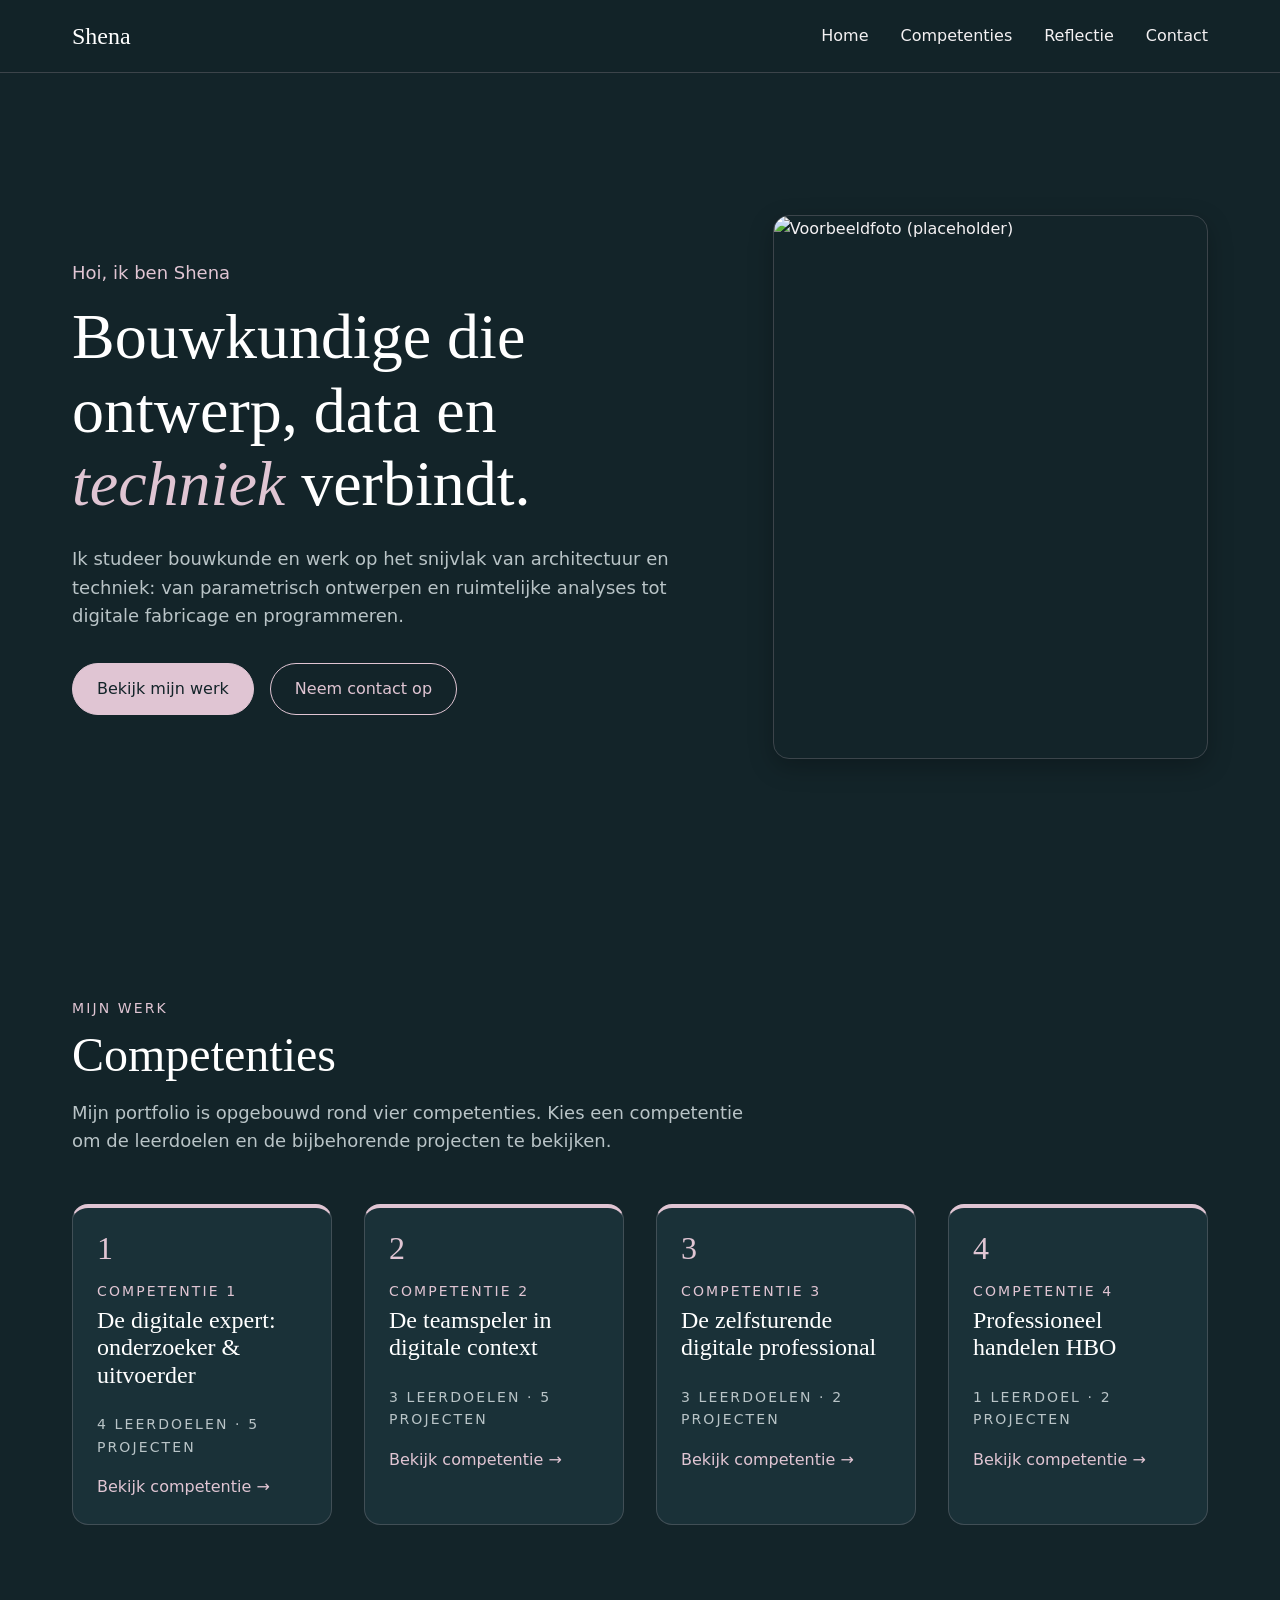
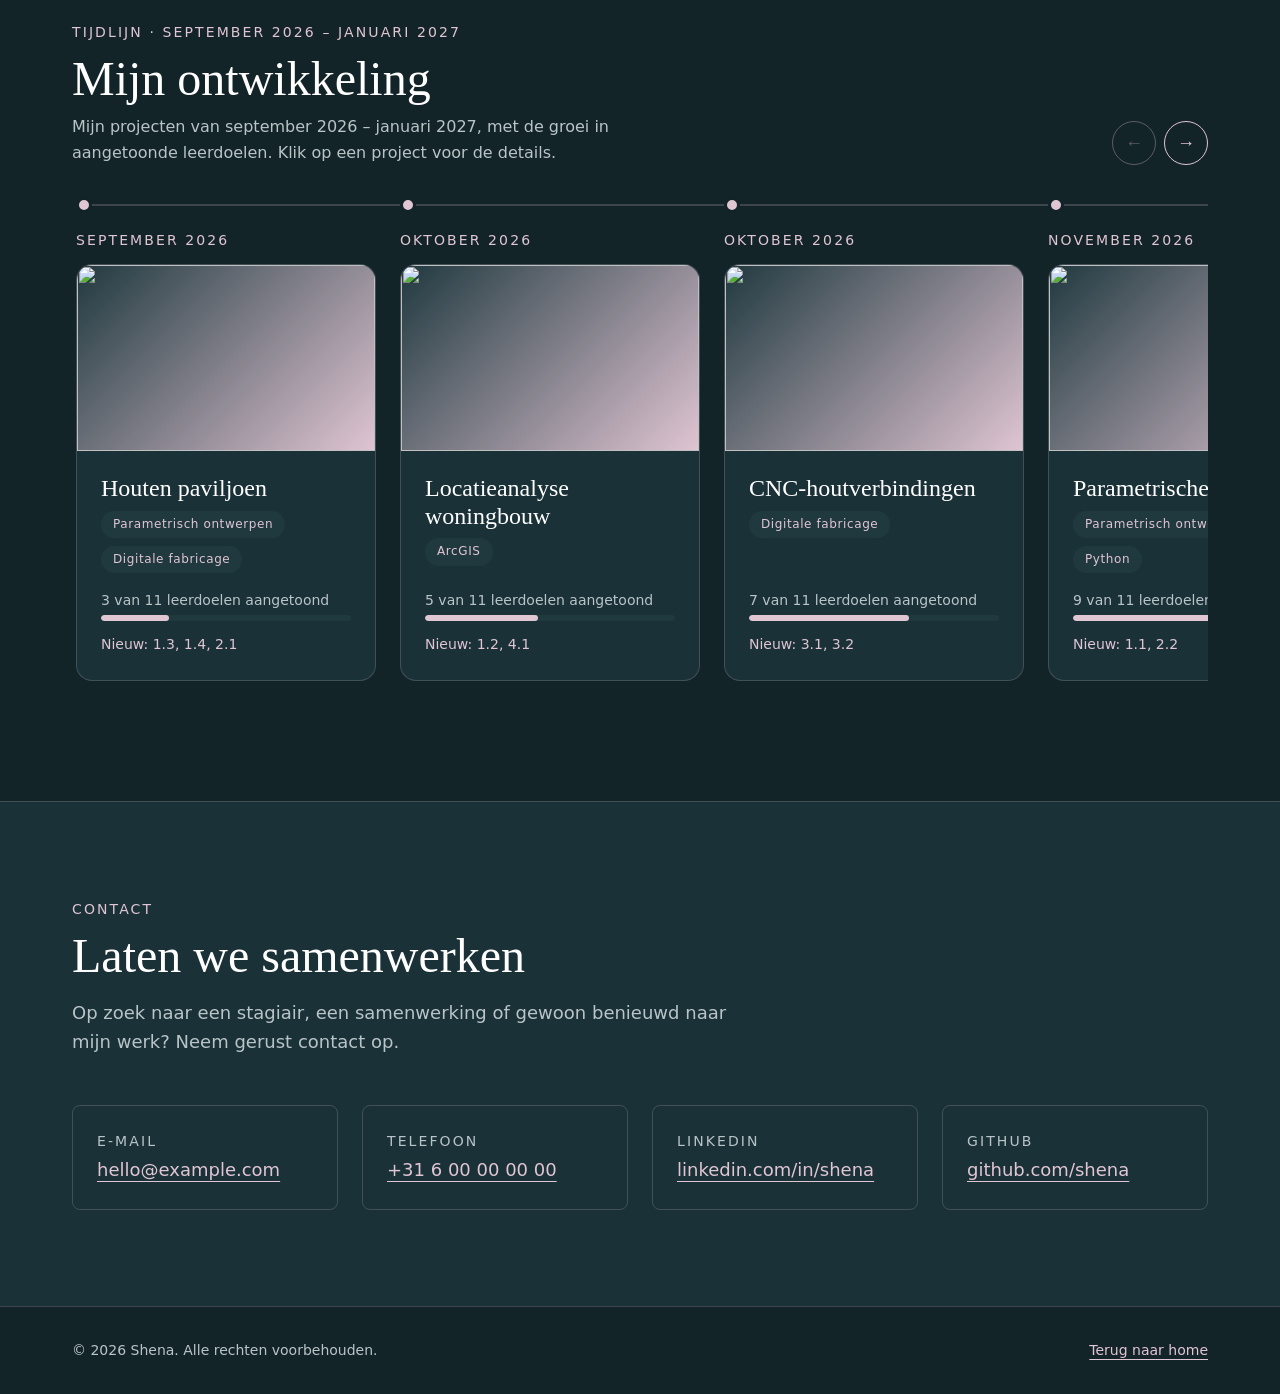
==== index.html @ 4447c93f "Initial commit: bouwkunde portfolio Static site generated by build.py: home page with competenties a" ====
<!DOCTYPE html>
<html lang="nl" class="no-js">
<head>
  <meta charset="UTF-8">
  <meta name="viewport" content="width=device-width, initial-scale=1.0">
  <title>Shena | Portfolio bouwkunde</title>
  <meta name="description" content="Portfolio van Shena, student bouwkunde, opgebouwd rond vier competenties.">

  <link rel="stylesheet" href="css/variables.css">
  <link rel="stylesheet" href="css/base.css">
  <link rel="stylesheet" href="css/style.css">
  <script src="js/main.js" defer></script>
</head>
<body>
  <a class="skip-link" href="#main">Direct naar de inhoud</a>

  <header class="site-header">
    <div class="container site-header__inner">
      <a class="site-header__logo" href="index.html" aria-label="Shena, terug naar home">Shena</a>

      <nav class="nav" aria-label="Hoofdmenu">
        <button class="nav__toggle" type="button" aria-expanded="false" aria-controls="nav-list">
          <span class="nav__toggle-icon" aria-hidden="true"></span>
          Menu
        </button>
        <ul class="nav__list" id="nav-list">
          <li><a class="nav__link" href="#home">Home</a></li>
          <li><a class="nav__link" href="#competenties">Competenties</a></li>
          <li><a class="nav__link" href="reflectie.html">Reflectie</a></li>
          <li><a class="nav__link" href="#contact">Contact</a></li>
        </ul>
      </nav>
    </div>
  </header>

  <main id="main">
    <!-- Hero -->
    <section class="hero" id="home" aria-labelledby="hero-title">
      <div class="container hero__inner">
        <div class="hero__content">
          <p class="hero__greeting">Hoi, ik ben Shena</p>
          <h1 class="hero__title" id="hero-title">
            Bouwkundige die ontwerp, data en <span class="hero__title-accent">techniek</span> verbindt.
          </h1>
          <p class="hero__text">
            Ik studeer bouwkunde en werk op het snijvlak van architectuur en techniek: van parametrisch
            ontwerpen en ruimtelijke analyses tot digitale fabricage en programmeren.
          </p>
          <div class="hero__actions">
            <a class="button button--primary" href="#competenties">Bekijk mijn werk</a>
            <a class="button button--outline" href="#contact">Neem contact op</a>
          </div>
        </div>
        <figure class="hero__image">
          <img src="https://picsum.photos/seed/shena-hero/800/1000" alt="Voorbeeldfoto (placeholder)" width="800" height="1000">
        </figure>
      </div>
    </section>

    <!-- Competenties overview -->
    <section class="section" id="competenties" aria-labelledby="competenties-title">
      <div class="container">
        <p class="section__eyebrow">Mijn werk</p>
        <h2 id="competenties-title">Competenties</h2>
        <p class="section__intro">Mijn portfolio is opgebouwd rond vier competenties. Kies een competentie om de leerdoelen en de bijbehorende projecten te bekijken.</p>

        <ul class="project-grid theme-grid">
          <li class="reveal">
            <article class="project-card theme-card">
              <div class="project-card__body">
                <p class="theme-card__number" aria-hidden="true">1</p>
                <p class="theme-card__label">Competentie 1</p>
                <h3 class="project-card__title">
                  <a class="project-card__link" href="competenties/digitale-expert.html">De digitale expert: onderzoeker &amp; uitvoerder</a>
                </h3>
                <p class="theme-card__count">4 leerdoelen · 5 projecten</p>
                <p class="project-card__cta" aria-hidden="true">Bekijk competentie &rarr;</p>
              </div>
            </article>
          </li>

          <li class="reveal">
            <article class="project-card theme-card">
              <div class="project-card__body">
                <p class="theme-card__number" aria-hidden="true">2</p>
                <p class="theme-card__label">Competentie 2</p>
                <h3 class="project-card__title">
                  <a class="project-card__link" href="competenties/teamspeler.html">De teamspeler in digitale context</a>
                </h3>
                <p class="theme-card__count">3 leerdoelen · 5 projecten</p>
                <p class="project-card__cta" aria-hidden="true">Bekijk competentie &rarr;</p>
              </div>
            </article>
          </li>

          <li class="reveal">
            <article class="project-card theme-card">
              <div class="project-card__body">
                <p class="theme-card__number" aria-hidden="true">3</p>
                <p class="theme-card__label">Competentie 3</p>
                <h3 class="project-card__title">
                  <a class="project-card__link" href="competenties/zelfsturende-professional.html">De zelfsturende digitale professional</a>
                </h3>
                <p class="theme-card__count">3 leerdoelen · 2 projecten</p>
                <p class="project-card__cta" aria-hidden="true">Bekijk competentie &rarr;</p>
              </div>
            </article>
          </li>

          <li class="reveal">
            <article class="project-card theme-card">
              <div class="project-card__body">
                <p class="theme-card__number" aria-hidden="true">4</p>
                <p class="theme-card__label">Competentie 4</p>
                <h3 class="project-card__title">
                  <a class="project-card__link" href="competenties/professioneel-handelen.html">Professioneel handelen HBO</a>
                </h3>
                <p class="theme-card__count">1 leerdoel · 2 projecten</p>
                <p class="project-card__cta" aria-hidden="true">Bekijk competentie &rarr;</p>
              </div>
            </article>
          </li>
        </ul>
      </div>
    </section>

    <!-- Timeline -->
    <section class="section timeline" id="tijdlijn" aria-labelledby="timeline-title" data-slider>
      <div class="container">
        <div class="timeline__header">
          <div>
            <p class="section__eyebrow">Tijdlijn · september 2026 – januari 2027</p>
            <h2 id="timeline-title">Mijn ontwikkeling</h2>
            <p class="timeline__intro">Mijn projecten van september 2026 – januari 2027, met de groei in aangetoonde leerdoelen. Klik op een project voor de details.</p>
          </div>
          <div class="timeline__controls" hidden>
            <button class="timeline__button" type="button" data-slider-prev aria-controls="timeline-track">
              <span aria-hidden="true">&larr;</span><span class="visually-hidden">Vorige projecten</span>
            </button>
            <button class="timeline__button" type="button" data-slider-next aria-controls="timeline-track">
              <span aria-hidden="true">&rarr;</span><span class="visually-hidden">Volgende projecten</span>
            </button>
          </div>
        </div>

        <ol class="timeline__track" id="timeline-track" data-slider-track>
          <li class="timeline__item">
            <p class="timeline__date">september 2026</p>
            <article class="project-card timeline-card">
              <div class="project-card__media">
                <img src="https://picsum.photos/seed/shena-houten-paviljoen/800/500" alt="" width="800" height="500" loading="lazy">
              </div>
              <div class="project-card__body">
                <h3 class="project-card__title">
                  <a class="project-card__link" href="projects/houten-paviljoen.html">Houten paviljoen</a>
                </h3>
                <ul class="tag-list" aria-label="Tags">
                  <li class="tag">Parametrisch ontwerpen</li>
                  <li class="tag">Digitale fabricage</li>
                </ul>
                <div class="timeline-card__progress">
                  <p class="timeline-card__progress-label">3 van 11 leerdoelen aangetoond</p>
                  <div class="progress-bar" aria-hidden="true"><span style="width: 27%"></span></div>
                </div>
              <p class="timeline-card__new">Nieuw: 1.3, 1.4, 2.1</p>
              </div>
            </article>
          </li>
          <li class="timeline__item">
            <p class="timeline__date">oktober 2026</p>
            <article class="project-card timeline-card">
              <div class="project-card__media">
                <img src="https://picsum.photos/seed/shena-locatieanalyse-woningbouw/800/500" alt="" width="800" height="500" loading="lazy">
              </div>
              <div class="project-card__body">
                <h3 class="project-card__title">
                  <a class="project-card__link" href="projects/locatieanalyse-woningbouw.html">Locatieanalyse woningbouw</a>
                </h3>
                <ul class="tag-list" aria-label="Tags">
                  <li class="tag">ArcGIS</li>
                </ul>
                <div class="timeline-card__progress">
                  <p class="timeline-card__progress-label">5 van 11 leerdoelen aangetoond</p>
                  <div class="progress-bar" aria-hidden="true"><span style="width: 45%"></span></div>
                </div>
              <p class="timeline-card__new">Nieuw: 1.2, 4.1</p>
              </div>
            </article>
          </li>
          <li class="timeline__item">
            <p class="timeline__date">oktober 2026</p>
            <article class="project-card timeline-card">
              <div class="project-card__media">
                <img src="https://picsum.photos/seed/shena-cnc-houtverbindingen/800/500" alt="" width="800" height="500" loading="lazy">
              </div>
              <div class="project-card__body">
                <h3 class="project-card__title">
                  <a class="project-card__link" href="projects/cnc-houtverbindingen.html">CNC-houtverbindingen</a>
                </h3>
                <ul class="tag-list" aria-label="Tags">
                  <li class="tag">Digitale fabricage</li>
                </ul>
                <div class="timeline-card__progress">
                  <p class="timeline-card__progress-label">7 van 11 leerdoelen aangetoond</p>
                  <div class="progress-bar" aria-hidden="true"><span style="width: 64%"></span></div>
                </div>
              <p class="timeline-card__new">Nieuw: 3.1, 3.2</p>
              </div>
            </article>
          </li>
          <li class="timeline__item">
            <p class="timeline__date">november 2026</p>
            <article class="project-card timeline-card">
              <div class="project-card__media">
                <img src="https://picsum.photos/seed/shena-parametrische-gevel/800/500" alt="" width="800" height="500" loading="lazy">
              </div>
              <div class="project-card__body">
                <h3 class="project-card__title">
                  <a class="project-card__link" href="projects/parametrische-gevel.html">Parametrische gevel</a>
                </h3>
                <ul class="tag-list" aria-label="Tags">
                  <li class="tag">Parametrisch ontwerpen</li>
                  <li class="tag">Python</li>
                </ul>
                <div class="timeline-card__progress">
                  <p class="timeline-card__progress-label">9 van 11 leerdoelen aangetoond</p>
                  <div class="progress-bar" aria-hidden="true"><span style="width: 82%"></span></div>
                </div>
              <p class="timeline-card__new">Nieuw: 1.1, 2.2</p>
              </div>
            </article>
          </li>
          <li class="timeline__item">
            <p class="timeline__date">december 2026</p>
            <article class="project-card timeline-card">
              <div class="project-card__media">
                <img src="https://picsum.photos/seed/shena-hittestress-analyse/800/500" alt="" width="800" height="500" loading="lazy">
              </div>
              <div class="project-card__body">
                <h3 class="project-card__title">
                  <a class="project-card__link" href="projects/hittestress-analyse.html">Hittestress-analyse</a>
                </h3>
                <ul class="tag-list" aria-label="Tags">
                  <li class="tag">ArcGIS</li>
                  <li class="tag">Python</li>
                </ul>
                <div class="timeline-card__progress">
                  <p class="timeline-card__progress-label">9 van 11 leerdoelen aangetoond</p>
                  <div class="progress-bar" aria-hidden="true"><span style="width: 82%"></span></div>
                </div>
              </div>
            </article>
          </li>
          <li class="timeline__item">
            <p class="timeline__date">januari 2027</p>
            <article class="project-card timeline-card">
              <div class="project-card__media">
                <img src="https://picsum.photos/seed/shena-bim-automatisering/800/500" alt="" width="800" height="500" loading="lazy">
              </div>
              <div class="project-card__body">
                <h3 class="project-card__title">
                  <a class="project-card__link" href="projects/bim-automatisering.html">BIM-automatisering</a>
                </h3>
                <ul class="tag-list" aria-label="Tags">
                  <li class="tag">Python</li>
                </ul>
                <div class="timeline-card__progress">
                  <p class="timeline-card__progress-label">11 van 11 leerdoelen aangetoond</p>
                  <div class="progress-bar" aria-hidden="true"><span style="width: 100%"></span></div>
                </div>
              <p class="timeline-card__new">Nieuw: 2.3, 3.3</p>
              </div>
            </article>
          </li>
        </ol>
      </div>
    </section>

    <!-- Contact -->
    <section class="section contact" id="contact" aria-labelledby="contact-title">
      <div class="container">
        <p class="section__eyebrow">Contact</p>
        <h2 id="contact-title">Laten we samenwerken</h2>
        <p class="section__intro">Op zoek naar een stagiair, een samenwerking of gewoon benieuwd naar mijn werk? Neem gerust contact op.</p>

        <address>
          <ul class="contact__list">
            <li class="contact__item reveal">
              <span class="contact__label">E-mail</span>
              <a class="contact__value" href="mailto:hello@example.com">hello@example.com</a>
            </li>
            <li class="contact__item reveal">
              <span class="contact__label">Telefoon</span>
              <a class="contact__value" href="tel:+31600000000">+31 6 00 00 00 00</a>
            </li>
            <li class="contact__item reveal">
              <span class="contact__label">LinkedIn</span>
              <a class="contact__value" href="https://www.linkedin.com/" rel="noopener noreferrer" target="_blank">
                linkedin.com/in/shena<span class="visually-hidden"> (opent in een nieuw tabblad)</span>
              </a>
            </li>
            <li class="contact__item reveal">
              <span class="contact__label">GitHub</span>
              <a class="contact__value" href="https://github.com/" rel="noopener noreferrer" target="_blank">
                github.com/shena<span class="visually-hidden"> (opent in een nieuw tabblad)</span>
              </a>
            </li>
          </ul>
        </address>
      </div>
    </section>
  </main>

  <footer class="site-footer">
    <div class="container site-footer__inner">
      <p>&copy; <span data-year>2026</span> Shena. Alle rechten voorbehouden.</p>
      <p><a href="index.html">Terug naar home</a></p>
    </div>
  </footer>
</body>
</html>
---- css/variables.css ----
/* ==========================================================================
   Design tokens
   Change values here to update the whole site.
   1rem = 10px (see html { font-size: 62.5%; } in base.css)
   ========================================================================== */

:root {
  /* ---- Colors ---- */
  --color-bg: #132429;
  --color-bg-elevated: #1a3138;      /* cards, header */
  --color-bg-subtle: #20393f;        /* hover states, tags */
  --color-text: #f4f1f3;             /* main light text */
  --color-text-muted: #b9c4c7;       /* secondary text */
  --color-white: #ffffff;
  --color-accent: #e0c5d3;
  --color-accent-strong: #f0dce6;    /* accent hover */
  --color-on-accent: #132429;        /* text on accent backgrounds */
  --color-border: rgba(224, 197, 211, 0.2);
  --color-focus: #e0c5d3;

  /* ---- Typography ---- */
  --font-family-base: "Segoe UI", system-ui, -apple-system, Roboto, "Helvetica Neue", Arial, sans-serif;
  --font-family-heading: Georgia, "Times New Roman", serif;

  --font-size-xs: 1.2rem;    /* 12px */
  --font-size-sm: 1.4rem;    /* 14px */
  --font-size-base: 1.6rem;  /* 16px */
  --font-size-md: 1.8rem;    /* 18px */
  --font-size-lg: 2.4rem;    /* 24px */
  --font-size-xl: 3.2rem;    /* 32px */
  --font-size-2xl: 4.8rem;   /* 48px */
  --font-size-3xl: 6.4rem;   /* 64px */

  --font-weight-regular: 400;
  --font-weight-medium: 500;
  --font-weight-bold: 700;

  --line-height-tight: 1.15;
  --line-height-base: 1.6;

  --letter-spacing-wide: 0.15em;

  /* ---- Spacing ---- */
  --space-2xs: 0.4rem;   /* 4px */
  --space-xs: 0.8rem;    /* 8px */
  --space-sm: 1.2rem;    /* 12px */
  --space-md: 1.6rem;    /* 16px */
  --space-lg: 2.4rem;    /* 24px */
  --space-xl: 3.2rem;    /* 32px */
  --space-2xl: 4.8rem;   /* 48px */
  --space-3xl: 6.4rem;   /* 64px */
  --space-4xl: 9.6rem;   /* 96px */

  /* ---- Layout ---- */
  --container-max-width: 120rem;  /* 1200px */
  --container-narrow: 76rem;      /* 760px, for reading text */
  --container-padding: var(--space-md);
  --header-height: 7.2rem;

  /* ---- Borders & radius ---- */
  --border-width: 0.1rem;
  --radius-sm: 0.4rem;
  --radius-md: 0.8rem;
  --radius-lg: 1.6rem;
  --radius-pill: 99.9rem;

  /* ---- Effects ---- */
  --shadow-card: 0 0.8rem 2.4rem rgba(0, 0, 0, 0.25);
  --transition-fast: 150ms ease;
  --transition-base: 250ms ease;
}

@media (min-width: 48em) {
  :root {
    --container-padding: var(--space-xl);
  }
}
---- css/base.css ----
/* ==========================================================================
   Base: reset, typography, global elements
   ========================================================================== */

*,
*::before,
*::after {
  box-sizing: border-box;
}

html {
  font-size: 62.5%; /* 1rem = 10px */
  scroll-behavior: smooth;
  scroll-padding-top: var(--header-height);
}

@media (prefers-reduced-motion: reduce) {
  html {
    scroll-behavior: auto;
  }

  *,
  *::before,
  *::after {
    animation-duration: 0.01ms !important;
    transition-duration: 0.01ms !important;
  }
}

body {
  margin: 0;
  min-height: 100vh;
  display: flex;
  flex-direction: column;
  background-color: var(--color-bg);
  color: var(--color-text);
  font-family: var(--font-family-base);
  font-size: var(--font-size-base);
  line-height: var(--line-height-base);
  -webkit-font-smoothing: antialiased;
}

main {
  flex: 1;
}

h1,
h2,
h3,
h4 {
  margin: 0 0 var(--space-md);
  font-family: var(--font-family-heading);
  font-weight: var(--font-weight-regular);
  line-height: var(--line-height-tight);
  color: var(--color-white);
}

h1 { font-size: var(--font-size-2xl); }
h2 { font-size: var(--font-size-xl); }
h3 { font-size: var(--font-size-lg); }

@media (min-width: 48em) {
  h1 { font-size: var(--font-size-3xl); }
  h2 { font-size: var(--font-size-2xl); }
}

p {
  margin: 0 0 var(--space-md);
}

ul,
ol {
  margin: 0;
  padding: 0;
}

address {
  font-style: normal;
}

img {
  display: block;
  max-width: 100%;
  height: auto;
}

a {
  color: var(--color-accent);
  text-underline-offset: 0.3em;
  transition: color var(--transition-fast);
}

a:hover {
  color: var(--color-accent-strong);
}

:focus-visible {
  outline: 0.3rem solid var(--color-focus);
  outline-offset: 0.3rem;
  border-radius: var(--radius-sm);
}

::selection {
  background-color: var(--color-accent);
  color: var(--color-on-accent);
}

/* ---- Accessibility helpers ---- */

.visually-hidden {
  position: absolute;
  width: 0.1rem;
  height: 0.1rem;
  padding: 0;
  margin: -0.1rem;
  overflow: hidden;
  clip: rect(0, 0, 0, 0);
  white-space: nowrap;
  border: 0;
}

.skip-link {
  position: absolute;
  top: var(--space-xs);
  left: var(--space-xs);
  z-index: 100;
  padding: var(--space-xs) var(--space-md);
  background-color: var(--color-accent);
  color: var(--color-on-accent);
  font-weight: var(--font-weight-bold);
  border-radius: var(--radius-sm);
  transform: translateY(-200%);
  transition: transform var(--transition-fast);
}

.skip-link:focus {
  transform: translateY(0);
  color: var(--color-on-accent);
}
---- css/style.css ----
/* ==========================================================================
   Layout & components
   ========================================================================== */

/* ---- Layout helpers ---- */

.container {
  width: 100%;
  max-width: var(--container-max-width);
  margin-inline: auto;
  padding-inline: var(--container-padding);
}

.container--narrow {
  max-width: var(--container-narrow);
}

.section {
  padding-block: var(--space-3xl);
}

@media (min-width: 48em) {
  .section {
    padding-block: var(--space-4xl);
  }
}

.section__eyebrow {
  margin-bottom: var(--space-xs);
  color: var(--color-accent);
  font-size: var(--font-size-sm);
  font-weight: var(--font-weight-medium);
  letter-spacing: var(--letter-spacing-wide);
  text-transform: uppercase;
}

.section__intro {
  max-width: 60ch;
  margin-bottom: var(--space-2xl);
  color: var(--color-text-muted);
  font-size: var(--font-size-md);
}

/* ---- Buttons ---- */

.button {
  display: inline-flex;
  align-items: center;
  gap: var(--space-xs);
  padding: var(--space-sm) var(--space-lg);
  border: var(--border-width) solid var(--color-accent);
  border-radius: var(--radius-pill);
  font-size: var(--font-size-base);
  font-weight: var(--font-weight-medium);
  text-decoration: none;
  transition: background-color var(--transition-fast), color var(--transition-fast);
}

.button--primary {
  background-color: var(--color-accent);
  color: var(--color-on-accent);
}

.button--primary:hover {
  background-color: var(--color-accent-strong);
  color: var(--color-on-accent);
}

.button--outline {
  background-color: transparent;
  color: var(--color-accent);
}

.button--outline:hover {
  background-color: var(--color-accent);
  color: var(--color-on-accent);
}

/* ---- Header & navigation ---- */

.site-header {
  position: sticky;
  top: 0;
  z-index: 50;
  background-color: rgba(19, 36, 41, 0.92);
  backdrop-filter: blur(0.8rem);
  border-bottom: var(--border-width) solid var(--color-border);
}

.site-header__inner {
  display: flex;
  align-items: center;
  justify-content: space-between;
  min-height: var(--header-height);
}

.site-header__logo {
  font-family: var(--font-family-heading);
  font-size: var(--font-size-lg);
  color: var(--color-white);
  text-decoration: none;
}

.site-header__logo:hover {
  color: var(--color-accent);
}

.nav__toggle {
  display: inline-flex;
  align-items: center;
  gap: var(--space-xs);
  padding: var(--space-xs) var(--space-sm);
  background: none;
  border: var(--border-width) solid var(--color-border);
  border-radius: var(--radius-sm);
  color: var(--color-text);
  font: inherit;
  font-size: var(--font-size-sm);
  cursor: pointer;
}

.nav__toggle-icon,
.nav__toggle-icon::before,
.nav__toggle-icon::after {
  display: block;
  width: 1.8rem;
  height: 0.2rem;
  background-color: currentColor;
  transition: transform var(--transition-base);
}

.nav__toggle-icon {
  position: relative;
}

.nav__toggle-icon::before,
.nav__toggle-icon::after {
  content: "";
  position: absolute;
  left: 0;
}

.nav__toggle-icon::before { top: -0.6rem; }
.nav__toggle-icon::after { top: 0.6rem; }

.nav__toggle[aria-expanded="true"] .nav__toggle-icon {
  background-color: transparent;
}

.nav__toggle[aria-expanded="true"] .nav__toggle-icon::before {
  transform: translateY(0.6rem) rotate(45deg);
}

.nav__toggle[aria-expanded="true"] .nav__toggle-icon::after {
  transform: translateY(-0.6rem) rotate(-45deg);
}

.nav__list {
  position: absolute;
  top: 100%;
  left: 0;
  right: 0;
  display: none;
  flex-direction: column;
  padding: var(--space-md) var(--container-padding) var(--space-lg);
  background-color: var(--color-bg);
  border-bottom: var(--border-width) solid var(--color-border);
  list-style: none;
}

.nav__list.is-open {
  display: flex;
}

.nav__link {
  display: block;
  padding: var(--space-sm) 0;
  color: var(--color-text);
  font-size: var(--font-size-md);
  text-decoration: none;
}

.nav__link:hover,
.nav__link[aria-current="page"] {
  color: var(--color-accent);
}

/* Without JS the toggle is hidden and the menu is always visible */
.no-js .nav__toggle {
  display: none;
}

.no-js .nav__list {
  position: static;
  display: flex;
  flex-direction: row;
  gap: var(--space-md);
  padding: 0;
  border: 0;
}

@media (min-width: 48em) {
  .nav__toggle {
    display: none;
  }

  .nav__list,
  .no-js .nav__list {
    position: static;
    display: flex;
    flex-direction: row;
    gap: var(--space-xl);
    padding: 0;
    background: none;
    border: 0;
  }

  .nav__link {
    padding: var(--space-xs) 0;
    font-size: var(--font-size-base);
  }
}

/* ---- Hero ---- */

.hero {
  display: flex;
  align-items: center;
  min-height: calc(100vh - var(--header-height));
  padding-block: var(--space-3xl);
}

.hero__greeting {
  margin-bottom: var(--space-sm);
  color: var(--color-accent);
  font-size: var(--font-size-md);
}

.hero__title {
  max-width: 16ch;
  margin-bottom: var(--space-lg);
}

.hero__title-accent {
  color: var(--color-accent);
  font-style: italic;
}

.hero__text {
  max-width: 55ch;
  margin-bottom: var(--space-xl);
  color: var(--color-text-muted);
  font-size: var(--font-size-md);
}

.hero__actions {
  display: flex;
  flex-wrap: wrap;
  gap: var(--space-md);
}

.hero__inner {
  display: grid;
  /* minmax(0, …) stops the image's intrinsic width from widening the column */
  grid-template-columns: minmax(0, 1fr);
  gap: var(--space-2xl);
  align-items: center;
}

.hero__image {
  margin: 0;
}

.hero__image img {
  width: 100%;
  max-height: 48rem;
  aspect-ratio: 4 / 5;
  object-fit: cover;
  border-radius: var(--radius-lg);
  border: var(--border-width) solid var(--color-border);
  box-shadow: var(--shadow-card);
}

@media (min-width: 48em) {
  .hero__inner {
    grid-template-columns: minmax(0, 3fr) minmax(0, 2fr);
  }

  .hero__image img {
    max-height: none;
  }
}

/* ---- Project cards ---- */

.project-grid {
  display: grid;
  grid-template-columns: repeat(auto-fill, minmax(min(100%, 32rem), 1fr));
  gap: var(--space-xl);
  list-style: none;
}

.project-card {
  position: relative;
  display: flex;
  flex-direction: column;
  height: 100%;
  overflow: hidden;
  background-color: var(--color-bg-elevated);
  border: var(--border-width) solid var(--color-border);
  border-radius: var(--radius-lg);
  transition: transform var(--transition-base), box-shadow var(--transition-base),
    border-color var(--transition-base);
}

.project-card:hover,
.project-card:focus-within {
  transform: translateY(-0.4rem);
  border-color: var(--color-accent);
  box-shadow: var(--shadow-card);
}

.project-card__media {
  aspect-ratio: 16 / 10;
  background: linear-gradient(135deg, var(--color-bg-subtle), var(--color-accent));
}

.project-card__media img {
  width: 100%;
  height: 100%;
  object-fit: cover;
}

.project-card__body {
  display: flex;
  flex-direction: column;
  flex: 1;
  padding: var(--space-lg);
}

.project-card__title {
  margin-bottom: var(--space-xs);
}

.project-card__description {
  flex: 1;
  color: var(--color-text-muted);
}

/* Makes the whole card clickable while keeping one accessible link */
.project-card__link {
  color: var(--color-white);
  text-decoration: none;
}

.project-card__link::after {
  content: "";
  position: absolute;
  inset: 0;
}

.project-card__link:focus-visible {
  outline: none;
}

.project-card:has(.project-card__link:focus-visible) {
  outline: 0.3rem solid var(--color-focus);
  outline-offset: 0.3rem;
}

.project-card__cta {
  margin: var(--space-md) 0 0;
  color: var(--color-accent);
  font-weight: var(--font-weight-medium);
}

/* ---- Theme cards (home page) ---- */

.theme-grid {
  grid-template-columns: repeat(auto-fill, minmax(min(100%, 26rem), 1fr));
}

.theme-card {
  border-top: 0.4rem solid var(--color-accent);
}

.theme-card__number {
  margin-bottom: var(--space-md);
  color: var(--color-accent);
  font-family: var(--font-family-heading);
  font-size: var(--font-size-xl);
  line-height: 1;
}

.theme-card__label {
  margin-bottom: var(--space-2xs);
  color: var(--color-accent);
  font-size: var(--font-size-sm);
  font-weight: var(--font-weight-medium);
  letter-spacing: var(--letter-spacing-wide);
  text-transform: uppercase;
}

.theme-card__count {
  margin: var(--space-md) 0 0;
  color: var(--color-text-muted);
  font-size: var(--font-size-sm);
  letter-spacing: var(--letter-spacing-wide);
  text-transform: uppercase;
}

/* ---- Theme overview page ---- */

.theme-header {
  padding-block: var(--space-2xl) 0;
}

.leerdoelen,
.competentie-projects {
  margin-top: var(--space-2xl);
}

.leerdoelen h2,
.competentie-projects h2 {
  margin-bottom: var(--space-lg);
}

.competentie-diagram {
  margin-top: var(--space-xl);
}

/* ---- Leerdoelen (competentie and project pages) ---- */

.leerdoel-list {
  display: grid;
  gap: var(--space-sm);
  max-width: 80ch;
  padding: 0;
  list-style: none;
}

.project-detail__content .leerdoel-list {
  padding-left: 0;
}

.leerdoel {
  display: flex;
  align-items: flex-start;
  gap: var(--space-md);
  margin: 0;
  padding: var(--space-md) var(--space-lg);
  background-color: var(--color-bg-elevated);
  border: var(--border-width) solid var(--color-border);
  border-radius: var(--radius-md);
}

.project-detail__content .leerdoel {
  margin-bottom: 0;
}

.leerdoel__code {
  flex-shrink: 0;
  min-width: 4.4rem;
  padding: var(--space-2xs) var(--space-xs);
  background-color: var(--color-bg-subtle);
  border-radius: var(--radius-sm);
  color: var(--color-accent);
  font-family: var(--font-family-heading);
  font-size: var(--font-size-md);
  line-height: var(--line-height-tight);
  text-align: center;
  text-decoration: none;
}

a.leerdoel__code:hover {
  background-color: var(--color-accent);
  color: var(--color-on-accent);
}

.leerdoel__text {
  margin: 0;
}

/* ---- Timeline slider (reflectie page) ---- */

.timeline {
  padding-top: 0;
}

.timeline__header {
  display: flex;
  flex-wrap: wrap;
  align-items: flex-end;
  justify-content: space-between;
  gap: var(--space-md);
  margin-bottom: var(--space-lg);
}

.timeline__header h2 {
  margin-bottom: var(--space-xs);
}

.timeline__intro {
  max-width: 60ch;
  margin: 0;
  color: var(--color-text-muted);
}

.timeline__controls {
  display: flex;
  gap: var(--space-xs);
}

.timeline__controls[hidden] {
  display: none;
}

.timeline__button {
  display: grid;
  place-items: center;
  width: 4.4rem;
  height: 4.4rem;
  background: none;
  border: var(--border-width) solid var(--color-accent);
  border-radius: var(--radius-pill);
  color: var(--color-accent);
  font-size: var(--font-size-md);
  cursor: pointer;
  transition: background-color var(--transition-fast), color var(--transition-fast);
}

.timeline__button:hover:not(:disabled) {
  background-color: var(--color-accent);
  color: var(--color-on-accent);
}

.timeline__button:disabled {
  opacity: 0.35;
  cursor: default;
}

.timeline__track {
  display: grid;
  grid-auto-flow: column;
  grid-auto-columns: min(85%, 30rem);
  gap: var(--space-lg);
  margin: 0;
  /* Room for the card hover lift and focus outline inside the scroll area */
  padding: var(--space-xs) var(--space-2xs) var(--space-lg);
  overflow-x: auto;
  scroll-snap-type: x mandatory;
  scroll-padding-inline: var(--space-2xs);
  list-style: none;
  scrollbar-color: var(--color-accent) transparent;
}

.timeline__item {
  position: relative;
  display: flex;
  flex-direction: column;
  padding-top: var(--space-xl);
  scroll-snap-align: start;
}

/* The line connecting the dots, running into the gap to the next item */
.timeline__item::before {
  content: "";
  position: absolute;
  top: 0.7rem;
  left: 0;
  right: calc(-1 * var(--space-lg));
  height: 0.2rem;
  background-color: var(--color-border);
}

.timeline__item:last-child::before {
  right: 0;
}

.timeline__item::after {
  content: "";
  position: absolute;
  top: 0;
  left: 0;
  width: 1.6rem;
  height: 1.6rem;
  background-color: var(--color-accent);
  border: 0.3rem solid var(--color-bg);
  border-radius: 50%;
}

.timeline__date {
  margin-bottom: var(--space-sm);
  color: var(--color-accent);
  font-size: var(--font-size-sm);
  font-weight: var(--font-weight-medium);
  letter-spacing: var(--letter-spacing-wide);
  text-transform: uppercase;
}

.timeline-card {
  flex: 1;
}

.timeline-card__progress {
  margin-top: auto;
}

.timeline-card__progress-label {
  margin-bottom: var(--space-2xs);
  color: var(--color-text-muted);
  font-size: var(--font-size-sm);
}

.progress-bar {
  height: 0.6rem;
  overflow: hidden;
  background-color: var(--color-bg-subtle);
  border-radius: var(--radius-pill);
}

.progress-bar span {
  display: block;
  height: 100%;
  background-color: var(--color-accent);
  border-radius: inherit;
}

.timeline-card__new {
  margin: var(--space-sm) 0 0;
  color: var(--color-accent);
  font-size: var(--font-size-sm);
}

/* ---- STAR-reflectie steps ---- */

.star-step__title {
  display: flex;
  align-items: center;
  gap: var(--space-md);
}

.star-step__letter {
  display: inline-grid;
  place-items: center;
  flex-shrink: 0;
  width: 1.4em;
  height: 1.4em;
  background-color: var(--color-accent);
  border-radius: var(--radius-md);
  color: var(--color-on-accent);
  font-size: 0.8em;
}

.project-card__leerdoelen {
  margin: var(--space-md) 0 0;
  color: var(--color-text-muted);
  font-size: var(--font-size-sm);
}

.theme-nav {
  margin-top: var(--space-3xl);
  padding-block: var(--space-xl) var(--space-3xl);
  border-top: var(--border-width) solid var(--color-border);
}

.theme-nav__title {
  margin-bottom: var(--space-md);
  font-size: var(--font-size-lg);
}

.theme-nav__list {
  display: flex;
  flex-wrap: wrap;
  gap: var(--space-sm);
  list-style: none;
}

/* ---- Tags ---- */

.tag-list {
  display: flex;
  flex-wrap: wrap;
  gap: var(--space-xs);
  margin-bottom: var(--space-md);
  list-style: none;
}

.tag {
  padding: var(--space-2xs) var(--space-sm);
  background-color: var(--color-bg-subtle);
  border-radius: var(--radius-pill);
  color: var(--color-accent);
  font-size: var(--font-size-xs);
  letter-spacing: 0.05em;
}

/* ---- Contact ---- */

.contact {
  background-color: var(--color-bg-elevated);
  border-top: var(--border-width) solid var(--color-border);
}

.contact__list {
  display: grid;
  grid-template-columns: repeat(auto-fit, minmax(min(100%, 24rem), 1fr));
  gap: var(--space-lg);
  list-style: none;
}

.contact__item {
  padding: var(--space-lg);
  border: var(--border-width) solid var(--color-border);
  border-radius: var(--radius-md);
}

.contact__label {
  display: block;
  margin-bottom: var(--space-2xs);
  color: var(--color-text-muted);
  font-size: var(--font-size-sm);
  letter-spacing: var(--letter-spacing-wide);
  text-transform: uppercase;
}

.contact__value {
  font-size: var(--font-size-md);
  word-break: break-word;
}

/* ---- Footer ---- */

.site-footer {
  padding-block: var(--space-xl);
  border-top: var(--border-width) solid var(--color-border);
  color: var(--color-text-muted);
  font-size: var(--font-size-sm);
}

.site-footer__inner {
  display: flex;
  flex-wrap: wrap;
  justify-content: space-between;
  gap: var(--space-md);
}

.site-footer p {
  margin: 0;
}

/* ---- Project detail page ---- */

.breadcrumb ol {
  display: flex;
  flex-wrap: wrap;
  gap: var(--space-xs);
  padding-top: var(--space-xl);
  list-style: none;
  font-size: var(--font-size-sm);
  color: var(--color-text-muted);
}

.breadcrumb li + li::before {
  content: "/";
  margin-right: var(--space-xs);
  color: var(--color-text-muted);
}

.project-detail__header {
  padding-block: var(--space-2xl) var(--space-xl);
}

.project-detail__lead {
  max-width: 60ch;
  color: var(--color-text-muted);
  font-size: var(--font-size-md);
}

.project-detail__meta {
  display: grid;
  grid-template-columns: repeat(auto-fit, minmax(min(100%, 16rem), 1fr));
  gap: var(--space-lg);
  margin: var(--space-xl) 0 0;
  padding-block: var(--space-lg);
  border-block: var(--border-width) solid var(--color-border);
}

.project-detail__meta dt {
  margin-bottom: var(--space-2xs);
  color: var(--color-accent);
  font-size: var(--font-size-xs);
  letter-spacing: var(--letter-spacing-wide);
  text-transform: uppercase;
}

.project-detail__meta dd {
  margin: 0;
}

.project-detail__image {
  margin: 0 0 var(--space-2xl);
}

.project-detail__image img {
  width: 100%;
  aspect-ratio: 16 / 9;
  object-fit: cover;
  border-radius: var(--radius-lg);
  border: var(--border-width) solid var(--color-border);
}

.project-detail__image-placeholder {
  aspect-ratio: 16 / 9;
  border-radius: var(--radius-lg);
  background: linear-gradient(135deg, var(--color-bg-subtle), var(--color-accent));
}

.project-detail__image figcaption {
  margin-top: var(--space-xs);
  color: var(--color-text-muted);
  font-size: var(--font-size-sm);
}

.project-detail__content section {
  margin-bottom: var(--space-2xl);
}

.project-detail__content ul {
  padding-left: var(--space-lg);
}

.project-detail__content li {
  margin-bottom: var(--space-xs);
}

.project-nav {
  display: flex;
  flex-wrap: wrap;
  justify-content: space-between;
  gap: var(--space-md);
  padding-block: var(--space-xl) var(--space-3xl);
  border-top: var(--border-width) solid var(--color-border);
}

/* ---- Reveal on scroll (enabled by JS) ---- */

.js .reveal {
  opacity: 0;
  transform: translateY(2rem);
  transition: opacity 600ms ease, transform 600ms ease;
}

.js .reveal.is-visible {
  opacity: 1;
  transform: none;
}
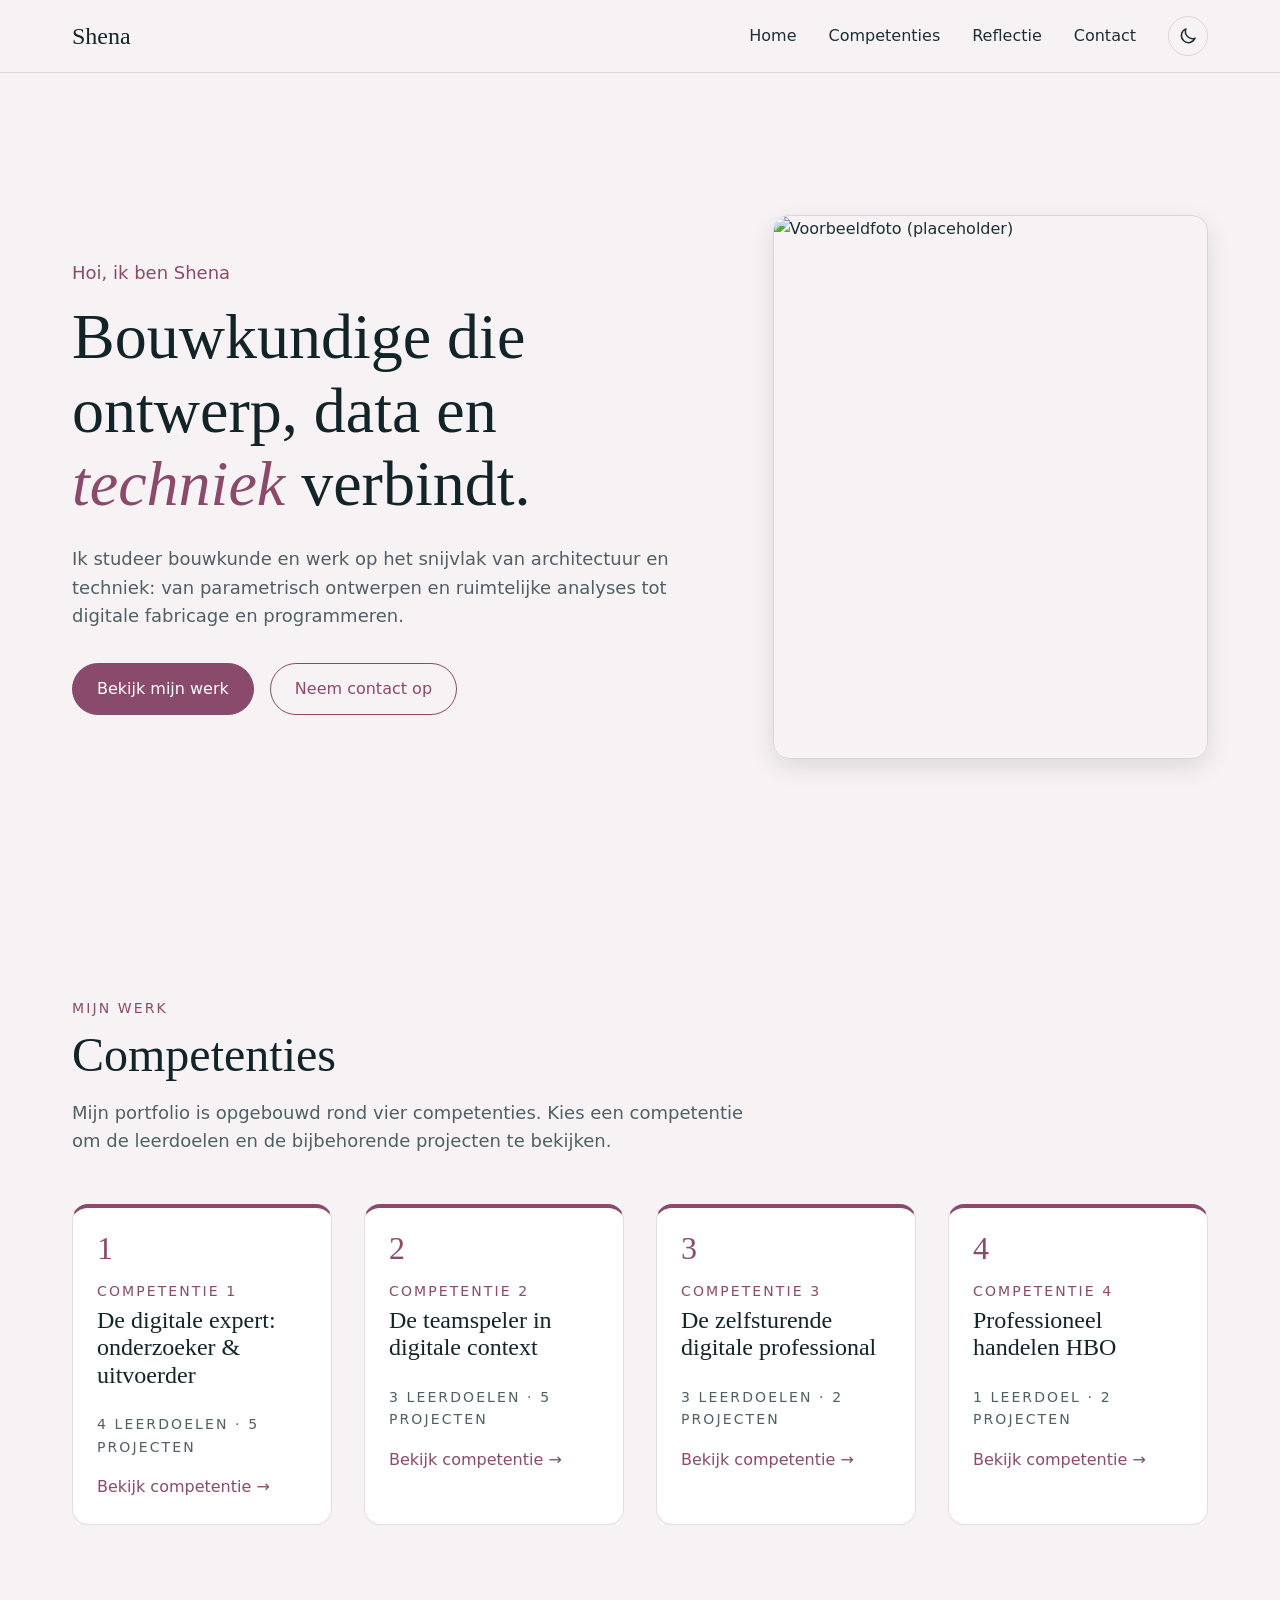
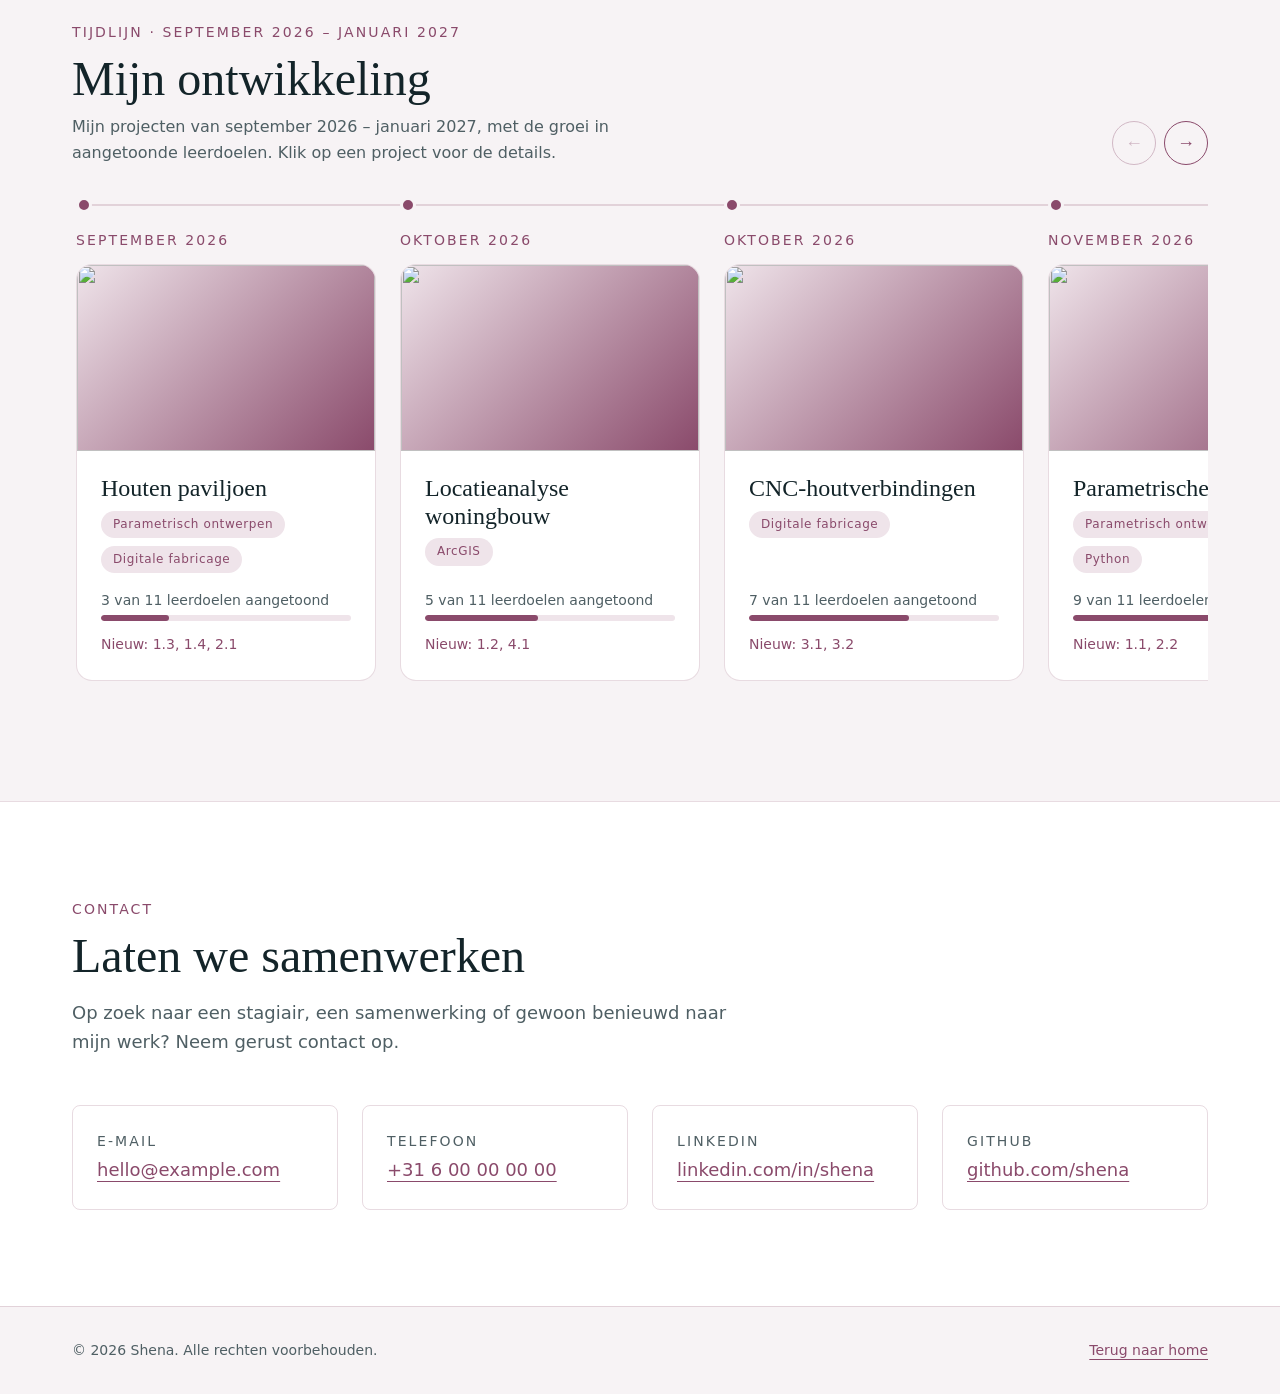
==== commit e894a43a: "Made instruction and added light dark modus" ====
--- a/index.html
+++ b/index.html
@@ -10,6 +10,13 @@
   <link rel="stylesheet" href="css/base.css">
   <link rel="stylesheet" href="css/style.css">
   <script src="js/main.js" defer></script>
+  <script>
+    /* Apply a saved light/dark choice before the page is drawn, to avoid a flash */
+    try {
+      var savedTheme = localStorage.getItem("theme");
+      if (savedTheme === "light" || savedTheme === "dark") document.documentElement.dataset.theme = savedTheme;
+    } catch (e) {}
+  </script>
 </head>
 <body>
   <a class="skip-link" href="#main">Direct naar de inhoud</a>
@@ -30,6 +37,17 @@
           <li><a class="nav__link" href="#contact">Contact</a></li>
         </ul>
       </nav>
+
+      <button class="theme-toggle" type="button" aria-pressed="false" data-theme-toggle hidden>
+        <svg class="theme-toggle__icon theme-toggle__icon--sun" viewBox="0 0 24 24" aria-hidden="true" focusable="false">
+          <circle cx="12" cy="12" r="4.5"/>
+          <path d="M12 1.5v3M12 19.5v3M1.5 12h3M19.5 12h3M4.6 4.6l2.1 2.1M17.3 17.3l2.1 2.1M4.6 19.4l2.1-2.1M17.3 6.7l2.1-2.1"/>
+        </svg>
+        <svg class="theme-toggle__icon theme-toggle__icon--moon" viewBox="0 0 24 24" aria-hidden="true" focusable="false">
+          <path d="M20.5 14.5A8.5 8.5 0 0 1 9.5 3.5a8.5 8.5 0 1 0 11 11z"/>
+        </svg>
+        <span class="visually-hidden">Lichte modus</span>
+      </button>
     </div>
   </header>
 
@@ -43,8 +61,7 @@
             Bouwkundige die ontwerp, data en <span class="hero__title-accent">techniek</span> verbindt.
           </h1>
           <p class="hero__text">
-            Ik studeer bouwkunde en werk op het snijvlak van architectuur en techniek: van parametrisch
-            ontwerpen en ruimtelijke analyses tot digitale fabricage en programmeren.
+            Ik studeer bouwkunde en werk op het snijvlak van architectuur en techniek: van parametrisch ontwerpen en ruimtelijke analyses tot digitale fabricage en programmeren.
           </p>
           <div class="hero__actions">
             <a class="button button--primary" href="#competenties">Bekijk mijn werk</a>
@@ -295,15 +312,11 @@
             </li>
             <li class="contact__item reveal">
               <span class="contact__label">LinkedIn</span>
-              <a class="contact__value" href="https://www.linkedin.com/" rel="noopener noreferrer" target="_blank">
-                linkedin.com/in/shena<span class="visually-hidden"> (opent in een nieuw tabblad)</span>
-              </a>
+              <a class="contact__value" href="https://www.linkedin.com/in/shena" rel="noopener noreferrer" target="_blank">linkedin.com/in/shena<span class="visually-hidden"> (opent in een nieuw tabblad)</span></a>
             </li>
             <li class="contact__item reveal">
               <span class="contact__label">GitHub</span>
-              <a class="contact__value" href="https://github.com/" rel="noopener noreferrer" target="_blank">
-                github.com/shena<span class="visually-hidden"> (opent in een nieuw tabblad)</span>
-              </a>
+              <a class="contact__value" href="https://github.com/shena" rel="noopener noreferrer" target="_blank">github.com/shena<span class="visually-hidden"> (opent in een nieuw tabblad)</span></a>
             </li>
           </ul>
         </address>
--- a/css/variables.css
+++ b/css/variables.css
@@ -5,18 +5,22 @@
    ========================================================================== */
 
 :root {
-  /* ---- Colors ---- */
+  /* ---- Colors (dark theme, the default) ----
+     The light theme overrides these at the bottom of this file. */
+  color-scheme: dark;
   --color-bg: #132429;
   --color-bg-elevated: #1a3138;      /* cards, header */
   --color-bg-subtle: #20393f;        /* hover states, tags */
-  --color-text: #f4f1f3;             /* main light text */
+  --color-header-bg: rgba(19, 36, 41, 0.92);
+  --color-text: #f4f1f3;             /* main text */
   --color-text-muted: #b9c4c7;       /* secondary text */
-  --color-white: #ffffff;
+  --color-heading: #ffffff;          /* headings, logo, card titles */
   --color-accent: #e0c5d3;
   --color-accent-strong: #f0dce6;    /* accent hover */
   --color-on-accent: #132429;        /* text on accent backgrounds */
   --color-border: rgba(224, 197, 211, 0.2);
   --color-focus: #e0c5d3;
+  --shadow-card: 0 0.8rem 2.4rem rgba(0, 0, 0, 0.25);
 
   /* ---- Typography ---- */
   --font-family-base: "Segoe UI", system-ui, -apple-system, Roboto, "Helvetica Neue", Arial, sans-serif;
@@ -65,7 +69,6 @@
   --radius-pill: 99.9rem;
 
   /* ---- Effects ---- */
-  --shadow-card: 0 0.8rem 2.4rem rgba(0, 0, 0, 0.25);
   --transition-fast: 150ms ease;
   --transition-base: 250ms ease;
 }
@@ -75,3 +78,44 @@
     --container-padding: var(--space-xl);
   }
 }
+
+/* ---- Light theme ----
+   Used when the visitor's system is set to light (unless they chose dark with the
+   theme button), or when they chose light with the button. js/main.js sets
+   data-theme on <html>. Both blocks below must stay identical. */
+
+@media (prefers-color-scheme: light) {
+  :root:not([data-theme="dark"]) {
+    color-scheme: light;
+    --color-bg: #f7f3f5;
+    --color-bg-elevated: #ffffff;
+    --color-bg-subtle: #efe4ea;
+    --color-header-bg: rgba(247, 243, 245, 0.92);
+    --color-text: #1d2e33;
+    --color-text-muted: #4f5f64;
+    --color-heading: #132429;
+    --color-accent: #8a4a6b;
+    --color-accent-strong: #6e3754;
+    --color-on-accent: #ffffff;
+    --color-border: rgba(138, 74, 107, 0.2);
+    --color-focus: #8a4a6b;
+    --shadow-card: 0 0.8rem 2.4rem rgba(19, 36, 41, 0.12);
+  }
+}
+
+:root[data-theme="light"] {
+  color-scheme: light;
+  --color-bg: #f7f3f5;
+  --color-bg-elevated: #ffffff;
+  --color-bg-subtle: #efe4ea;
+  --color-header-bg: rgba(247, 243, 245, 0.92);
+  --color-text: #1d2e33;
+  --color-text-muted: #4f5f64;
+  --color-heading: #132429;
+  --color-accent: #8a4a6b;
+  --color-accent-strong: #6e3754;
+  --color-on-accent: #ffffff;
+  --color-border: rgba(138, 74, 107, 0.2);
+  --color-focus: #8a4a6b;
+  --shadow-card: 0 0.8rem 2.4rem rgba(19, 36, 41, 0.12);
+}
--- a/css/base.css
+++ b/css/base.css
@@ -52,7 +52,7 @@
   font-family: var(--font-family-heading);
   font-weight: var(--font-weight-regular);
   line-height: var(--line-height-tight);
-  color: var(--color-white);
+  color: var(--color-heading);
 }
 
 h1 { font-size: var(--font-size-2xl); }
--- a/css/style.css
+++ b/css/style.css
@@ -82,7 +82,7 @@
   position: sticky;
   top: 0;
   z-index: 50;
-  background-color: rgba(19, 36, 41, 0.92);
+  background-color: var(--color-header-bg);
   backdrop-filter: blur(0.8rem);
   border-bottom: var(--border-width) solid var(--color-border);
 }
@@ -97,7 +97,7 @@
 .site-header__logo {
   font-family: var(--font-family-heading);
   font-size: var(--font-size-lg);
-  color: var(--color-white);
+  color: var(--color-heading);
   text-decoration: none;
 }
 
@@ -221,6 +221,63 @@
   }
 }
 
+/* ---- Light/dark theme toggle ---- */
+
+.nav {
+  margin-left: auto;
+}
+
+.theme-toggle {
+  display: grid;
+  place-items: center;
+  flex-shrink: 0;
+  width: 4rem;
+  height: 4rem;
+  margin-left: var(--space-sm);
+  padding: 0;
+  background: none;
+  border: var(--border-width) solid var(--color-border);
+  border-radius: var(--radius-pill);
+  color: var(--color-text);
+  cursor: pointer;
+  transition: border-color var(--transition-fast), color var(--transition-fast);
+}
+
+.theme-toggle[hidden] {
+  display: none;
+}
+
+.theme-toggle:hover {
+  border-color: var(--color-accent);
+  color: var(--color-accent);
+}
+
+.theme-toggle__icon {
+  width: 2rem;
+  height: 2rem;
+  fill: none;
+  stroke: currentColor;
+  stroke-width: 1.8;
+  stroke-linecap: round;
+  stroke-linejoin: round;
+}
+
+/* Dark theme shows the sun (switch to light); light theme shows the moon */
+.theme-toggle__icon--moon,
+.theme-toggle[aria-pressed="true"] .theme-toggle__icon--sun {
+  display: none;
+}
+
+.theme-toggle[aria-pressed="true"] .theme-toggle__icon--moon {
+  display: block;
+}
+
+@media (min-width: 48em) {
+  .theme-toggle {
+    margin-left: var(--space-xl);
+  }
+}
+
 /* ---- Hero ---- */
 
 .hero {
@@ -349,7 +406,7 @@
 
 /* Makes the whole card clickable while keeping one accessible link */
 .project-card__link {
-  color: var(--color-white);
+  color: var(--color-heading);
   text-decoration: none;
 }
 
